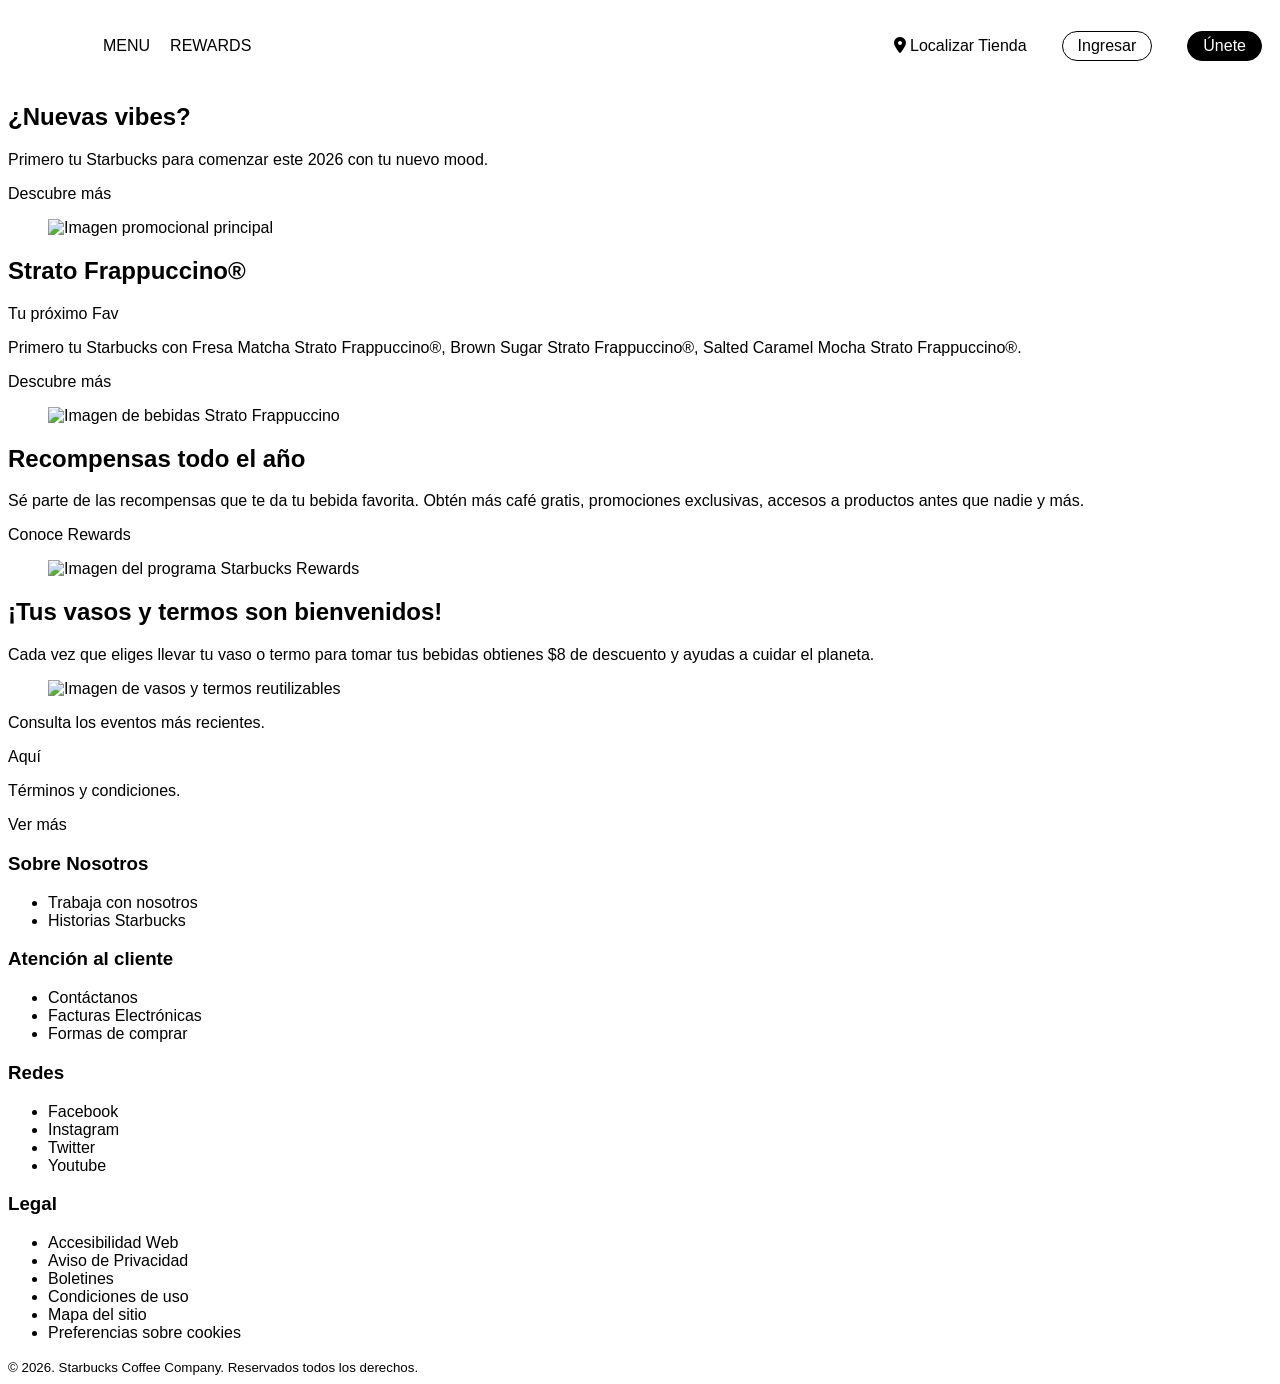
==== index.html @ dd879da7 "NavBar Finished" ====
<!doctype html>
<html lang="es-MX">
  <head>
    <meta charset="UTF-8" />
    <meta name="viewport" content="width=device-width, initial-scale=1.0" />
    <title>Starbucks México (Clone) - Estructura</title>
    <link rel="stylesheet" href="styles.css" />
    <link rel="stylesheet" href="https://cdnjs.cloudflare.com/ajax/libs/font-awesome/6.5.0/css/all.min.css">

    <!--
      Referencia de colores (como guía):
      - Verde Starbucks (brand): #006241 (Pantone 3425 C suele citarse en recursos de marca) :contentReference[oaicite:2]{index=2}
      - Alternativa muy usada en paletas: #00704A :contentReference[oaicite:3]{index=3}
      - Blanco: #FFFFFF | Negro: #000000 :contentReference[oaicite:4]{index=4}
    -->
  </head>

  <body>
    <!-- HEADER / NAV -->
    <header class="site-header">
      <div class="header-inner">
        <!-- Logo -->
        <a class="brand" href="/" aria-label="Starbucks México - Inicio">
          <!-- Puedes reemplazar por SVG/IMG -->
          <span class="brand-mark"> Logotipo</span>
        </a>

        <!-- Nav principal -->
        <nav class="primary-nav" aria-label="Navegación principal">
          <ul class="nav-list">
            <li class="nav-item"><a href="#menu">MENU</a></li>
            <li class="nav-item"><a href="https://rewards.starbucks.mx/">REWARDS</a></li>
          </ul>
        </nav>

        <!-- Acciones (lado derecho) -->
        <div class="header-actions" aria-label="Acciones de usuario">
          <a href="#store-locator"> <i class="fa-solid fa-location-dot"></i> Localizar Tienda</a>
          <a href="https://rewards.starbucks.mx/">Ingresar</a>
          <a href="https://rewards.starbucks.mx/">Únete</a>
        </div>

        <!-- Botón menú móvil (si lo quieres implementar después) -->
        <button class="menu-toggle" type="button" aria-label="Abrir menú" aria-expanded="false">
          <span>☰</span>
        </button>
      </div>
    </header>

    <!-- MAIN -->
    <main id="main" class="site-main">
      <!-- SECCIÓN 1: Promo/Hero -->
      <section class="promo promo-hero" aria-labelledby="promo-hero-title">
        <div class="promo-content">
          <h2 id="promo-hero-title">¿Nuevas vibes?</h2>
          <p>Primero tu Starbucks para comenzar este 2026 con tu nuevo mood.</p>
          <a class="promo-cta" href="#">Descubre más</a>
        </div>

        <!-- Imagen del hero (placeholder) -->
        <figure class="promo-media">
          <img src="https://via.placeholder.com/1200x700" alt="Imagen promocional principal" />
        </figure>
      </section>

      <!-- SECCIÓN 2: Promo producto -->
      <section class="promo promo-product" aria-labelledby="promo-product-title">
        <div class="promo-content">
          <h2 id="promo-product-title">Strato Frappuccino®</h2>
          <p>Tu próximo Fav</p>
          <p>
            Primero tu Starbucks con Fresa Matcha Strato Frappuccino®, Brown Sugar Strato Frappuccino®,
            Salted Caramel Mocha Strato Frappuccino®.
          </p>
          <a class="promo-cta" href="#">Descubre más</a>
        </div>

        <figure class="promo-media">
          <img src="https://via.placeholder.com/1200x700" alt="Imagen de bebidas Strato Frappuccino" />
        </figure>
      </section>

      <!-- SECCIÓN 3: Rewards -->
      <section class="promo promo-rewards" aria-labelledby="promo-rewards-title">
        <div class="promo-content">
          <h2 id="promo-rewards-title">Recompensas todo el año</h2>
          <p>
            Sé parte de las recompensas que te da tu bebida favorita. Obtén más café gratis, promociones exclusivas,
            accesos a productos antes que nadie y más.
          </p>
          <a class="promo-cta" href="https://rewards.starbucks.mx/">Conoce Rewards</a>
        </div>

        <figure class="promo-media">
          <img src="https://via.placeholder.com/1200x700" alt="Imagen del programa Starbucks Rewards" />
        </figure>
      </section>

      <!-- SECCIÓN 4: Sustentabilidad / vasos -->
      <section class="promo promo-cups" aria-labelledby="promo-cups-title">
        <div class="promo-content">
          <h2 id="promo-cups-title">¡Tus vasos y termos son bienvenidos!</h2>
          <p>
            Cada vez que eliges llevar tu vaso o termo para tomar tus bebidas obtienes $8 de descuento y ayudas a cuidar
            el planeta.
          </p>
        </div>

        <figure class="promo-media">
          <img src="https://via.placeholder.com/1200x700" alt="Imagen de vasos y termos reutilizables" />
        </figure>
      </section>

      <!-- SECCIÓN 5: Eventos + T&C (bloque simple) -->
      <section class="info-strip" aria-label="Información adicional">
        <p>Consulta los eventos más recientes.</p>
        <p><a href="#">Aquí</a></p>

        <p>Términos y condiciones.</p>
        <p><a href="#">Ver más</a></p>
      </section>
    </main>

    <!-- FOOTER -->
    <footer class="site-footer">
      <div class="footer-inner">
        <!-- Columnas -->
        <section class="footer-col" aria-label="Sobre Nosotros">
          <h3>Sobre Nosotros</h3>
          <ul>
            <li><a href="/seccion/trabaja-con-nosotros">Trabaja con nosotros</a></li>
            <li><a href="https://historias.starbucks.com/">Historias Starbucks</a></li>
          </ul>
        </section>

        <section class="footer-col" aria-label="Atención al cliente">
          <h3>Atención al cliente</h3>
          <ul>
            <li><a href="https://rewards.starbucks.mx/">Contáctanos</a></li>
            <li><a href="https://alsea.interfactura.com/">Facturas Electrónicas</a></li>
            <li><a href="/seccion/experiencia-starbucks">Formas de comprar</a></li>
          </ul>
        </section>

        <!-- Redes -->
        <section class="footer-col" aria-label="Redes sociales">
          <h3>Redes</h3>
          <ul>
            <li><a href="https://www.facebook.com/">Facebook</a></li>
            <li><a href="https://www.instagram.com/">Instagram</a></li>
            <li><a href="https://twitter.com/">Twitter</a></li>
            <li><a href="https://www.youtube.com/">Youtube</a></li>
          </ul>
        </section>

        <!-- Links legales -->
        <section class="footer-col" aria-label="Legal">
          <h3>Legal</h3>
          <ul>
            <li><a href="#">Accesibilidad Web</a></li>
            <li><a href="#">Aviso de Privacidad</a></li>
            <li><a href="#">Boletines</a></li>
            <li><a href="#">Condiciones de uso</a></li>
            <li><a href="#">Mapa del sitio</a></li>
            <li><a href="#">Preferencias sobre cookies</a></li>
          </ul>
        </section>
      </div>

      <div class="footer-bottom">
        <small>© 2026. Starbucks Coffee Company. Reservados todos los derechos.</small>
      </div>
    </footer>
  </body>
</html>
---- styles.css ----
:root {
    --primary-color: #32462f;
    --secondary-color: #d1d1aa;
    --starbucks-green: #00704a;
    --brown: #5f4633;
}

/* A cada elemento del tipo:*/
* {
    box-sizing: border-box;
    font-family: 'Franklin Gothic Medium', 'Arial Narrow', Arial, sans-serif;
}

a { 
    color: inherit;
    text-decoration: none;
}

body {
    font-family: Arial, Helvetica, sans-serif;
}

/*Navegación*/
.site-header{
    width: 100%;
    padding: 15px 10px 15px 10px;
    font-size: 1rem;
}

.header-inner {
    display: flex;
    flex-wrap: wrap;
    align-items: center;
    justify-content: flex-start;
    gap: 40px;
}

/*Logo*/
.brand-mark {
    display: inline-block;
    height: 45px;
    width: 45px;
    background-image: url("/img/logo.png");
    background-size: cover;
    background-position: center;
    color: transparent;
}

/*Lista */
.nav-list {
    list-style: none;
    display: flex;
    gap: 20px;
    margin: 0px;
    padding: 0px;
}

.nav-list li a:hover {
    border-bottom: 5px solid var(--starbucks-green);
    color: var(--starbucks-green);
    opacity: 0.8;
    padding-bottom: 12px;
}

/*Acciones*/
.header-actions {
    display: flex;
    gap: 35px;
    margin-left: auto;
    align-items: center;
}   

.header-actions a:hover {
    opacity: 0.8;
}

.header-actions a:last-child {
    border: 1px solid #000;
    padding: 5px 15px;
    border-radius: 20px;
    color:  #fff;
    background-color: #000;
}
.header-actions a:nth-last-child(2) {
    border: 1px solid #000;
    padding: 5px 15px;
    border-radius: 20px;
    color:  #000;
}
/*Mobil*/
.menu-toggle {
    display: none;
    background: none;
    border: none;
    font-size: 2rem;
    cursor: pointer;
    margin-left: auto;
}

@media (max-width: 368px) {
    .nav-list{
        display: none;
        flex-direction: column;
        gap: 10px;
        padding: 10px;
        border: 1px solid var(--secondary-color);
    }
    .header-actions {
        display: none;
        flex-direction: column;
        gap: 10px;
        padding: 10px;
    }
    .menu-toggle {
        display: block;        
    }

}
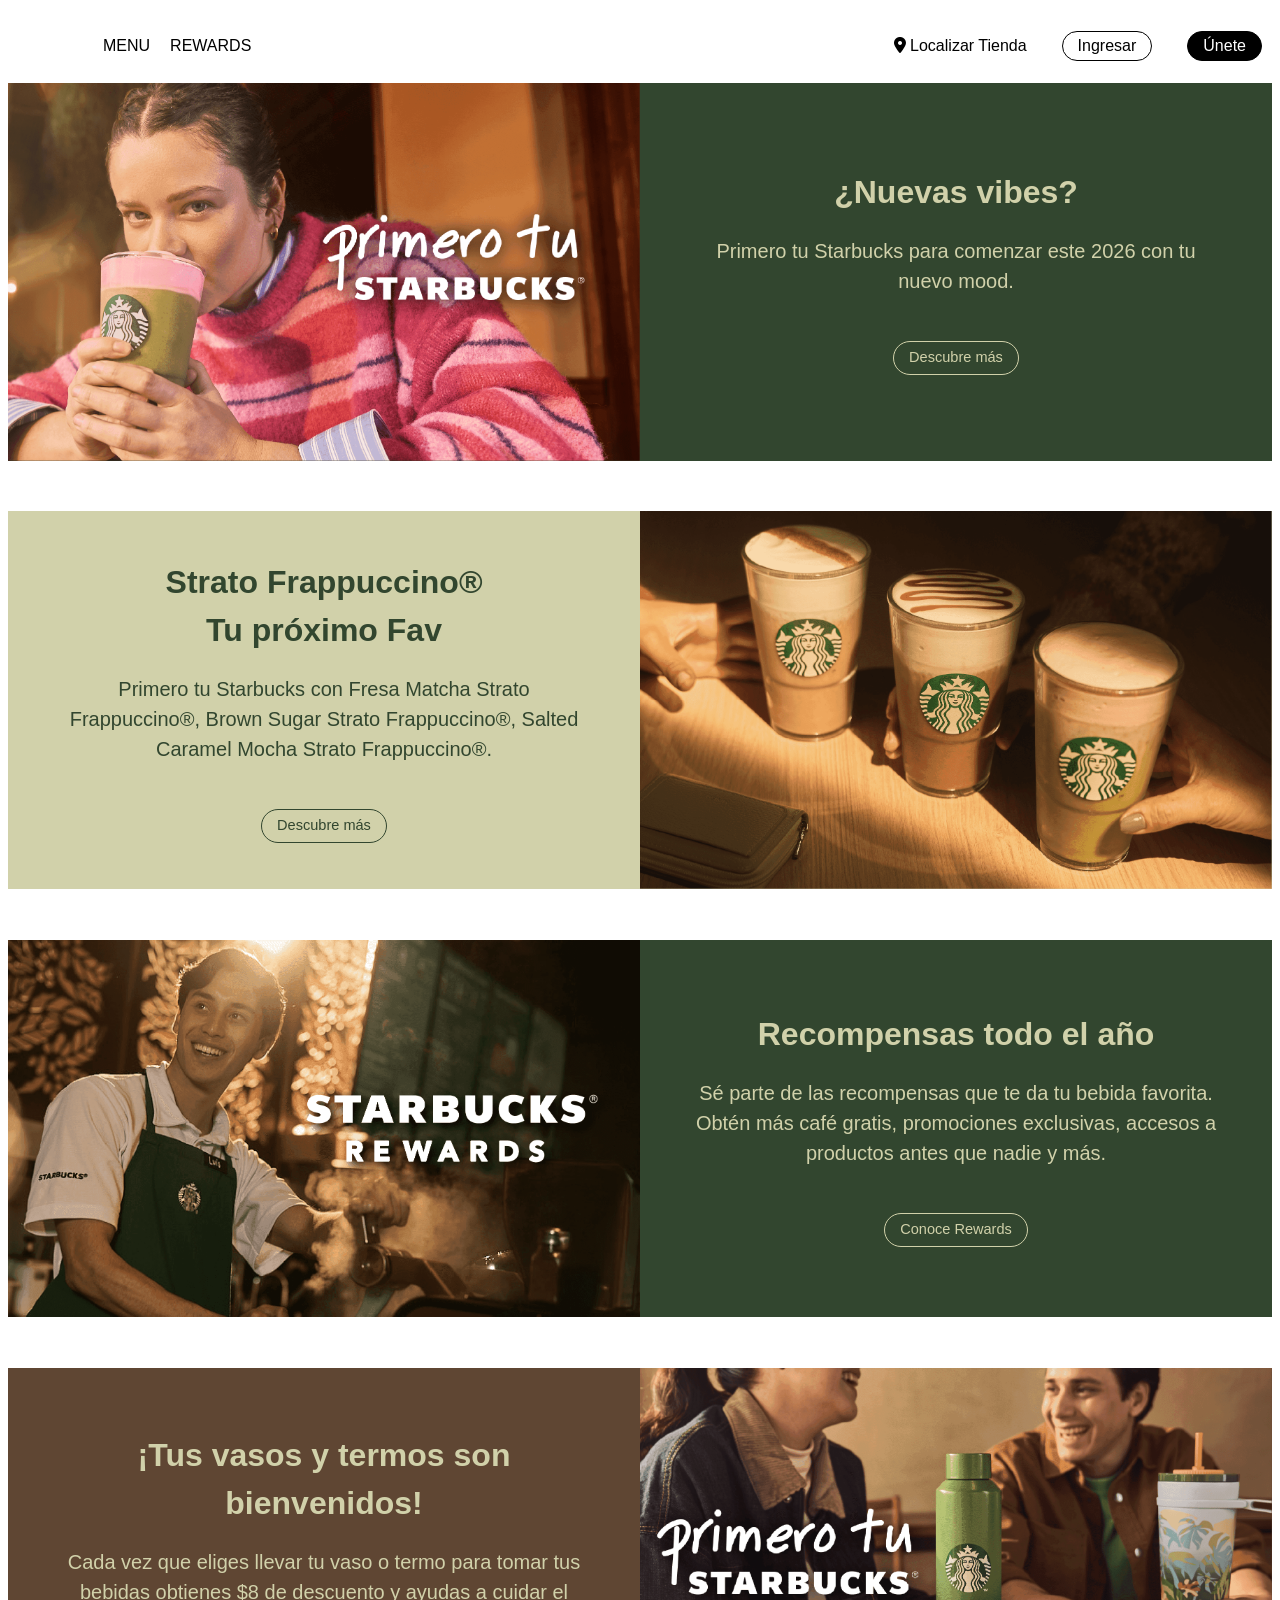
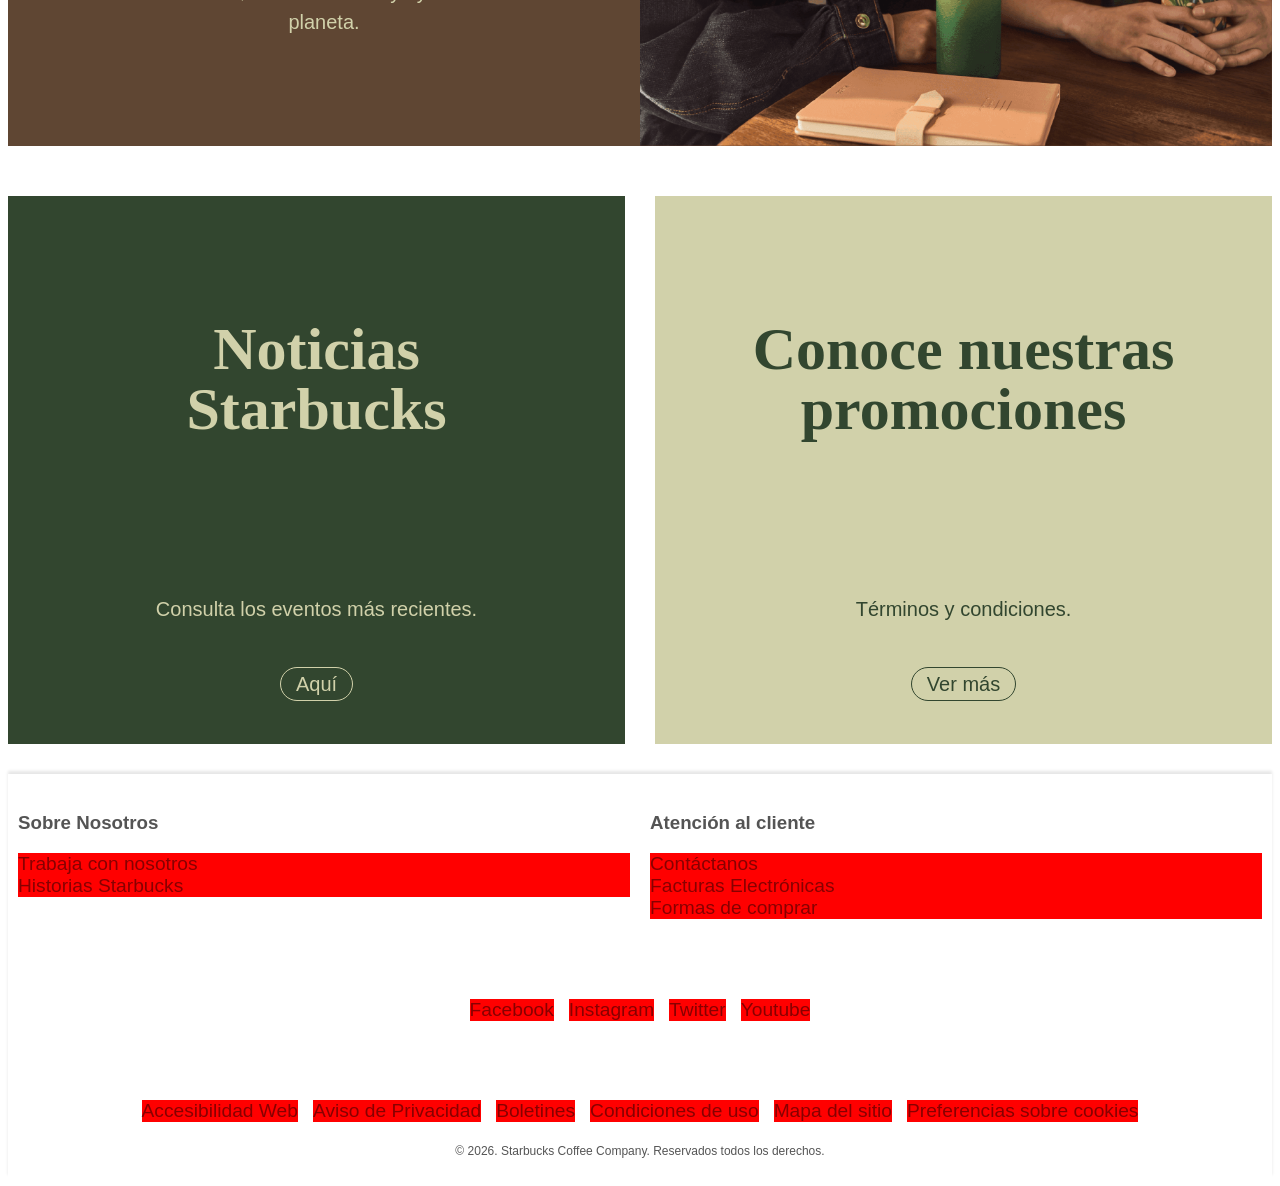
==== commit 849ed6ef: "Pre release" ====
--- a/index.html
+++ b/index.html
@@ -59,7 +59,7 @@
 
         <!-- Imagen del hero (placeholder) -->
         <figure class="promo-media">
-          <img src="https://via.placeholder.com/1200x700" alt="Imagen promocional principal" />
+          <img src="./img/hero.png" alt="Imagen promocional principal" />
         </figure>
       </section>
 
@@ -67,7 +67,7 @@
       <section class="promo promo-product" aria-labelledby="promo-product-title">
         <div class="promo-content">
           <h2 id="promo-product-title">Strato Frappuccino®</h2>
-          <p>Tu próximo Fav</p>
+          <h2>Tu próximo Fav</h2>
           <p>
             Primero tu Starbucks con Fresa Matcha Strato Frappuccino®, Brown Sugar Strato Frappuccino®,
             Salted Caramel Mocha Strato Frappuccino®.
@@ -76,7 +76,7 @@
         </div>
 
         <figure class="promo-media">
-          <img src="https://via.placeholder.com/1200x700" alt="Imagen de bebidas Strato Frappuccino" />
+          <img src="./img/products.png" alt="Imagen de bebidas Strato Frappuccino" />
         </figure>
       </section>
 
@@ -92,7 +92,7 @@
         </div>
 
         <figure class="promo-media">
-          <img src="https://via.placeholder.com/1200x700" alt="Imagen del programa Starbucks Rewards" />
+          <img src="./img/rewards.png" />
         </figure>
       </section>
 
@@ -107,17 +107,23 @@
         </div>
 
         <figure class="promo-media">
-          <img src="https://via.placeholder.com/1200x700" alt="Imagen de vasos y termos reutilizables" />
+          <img src="./img/more.png" />
         </figure>
       </section>
 
       <!-- SECCIÓN 5: Eventos + T&C (bloque simple) -->
       <section class="info-strip" aria-label="Información adicional">
-        <p>Consulta los eventos más recientes.</p>
-        <p><a href="#">Aquí</a></p>
-
-        <p>Términos y condiciones.</p>
-        <p><a href="#">Ver más</a></p>
+        <div class="card1">
+          <h2>Noticias Starbucks</h2>
+          <p>Consulta los eventos más recientes.</p>
+          <p><a href="#">Aquí</a></p>
+        </div>
+        
+        <div class="card2">
+          <h2>Conoce nuestras promociones</h2>
+          <p>Términos y condiciones.</p>
+          <p><a href="#">Ver más</a></p>
+        </div>
       </section>
     </main>
 
@@ -143,7 +149,7 @@
         </section>
 
         <!-- Redes -->
-        <section class="footer-col" aria-label="Redes sociales">
+        <section class="footer-social" aria-label="Redes sociales">
           <h3>Redes</h3>
           <ul>
             <li><a href="https://www.facebook.com/">Facebook</a></li>
@@ -154,7 +160,7 @@
         </section>
 
         <!-- Links legales -->
-        <section class="footer-col" aria-label="Legal">
+        <section class="footer-legal" aria-label="Legal">
           <h3>Legal</h3>
           <ul>
             <li><a href="#">Accesibilidad Web</a></li>
--- a/styles.css
+++ b/styles.css
@@ -40,7 +40,7 @@
     display: inline-block;
     height: 45px;
     width: 45px;
-    background-image: url("/img/logo.png");
+    background-image: url("./img/logo.png");
     background-size: cover;
     background-position: center;
     color: transparent;
@@ -97,7 +97,221 @@
     margin-left: auto;
 }
 
-@media (max-width: 368px) {
+
+/*Body*/
+.promo p{
+    font-family: Arial, Helvetica, sans-serif;
+    margin-bottom: 45px;
+    font-size: 20px;
+}
+
+.promo-media img {
+    width: 100%; 
+    height: auto; 
+    display: block;    
+    object-fit: cover;
+    max-height: 100%;
+    margin: 0;
+    padding: 0;
+}
+
+.promo-hero, .promo-rewards, .promo-product, .promo-cups{
+    display: grid;
+    line-height: 1.5;
+    grid-template-areas: 
+        "mediaL contentR";
+    grid-template-columns: 1fr 1fr;
+    align-items: center;
+    justify-items: start;
+    gap: 0;
+    min-height: 100px;
+    margin-bottom: 4%;
+    font-size: .91rem;
+}
+
+.promo-content a {
+    display: inline-block;
+    width: fit-content;
+    align-self: center;
+    border: 1px solid var(--secondary-color);
+    padding: 5px 15px;
+    border-radius: 20px;
+}
+
+.promo-product a{
+    border: 1px solid var(--primary-color);
+    color: var(--primary-color);
+}
+.promo-content, .promo-media {
+    margin: 0;
+    padding: 0;
+    width: 100%;
+    height: 100%;
+    display: flex;
+    flex-direction: column;
+    justify-content: center;
+}
+.promo-content {
+    padding: 20px 50px;
+}
+
+.promo-hero .promo-content, .promo-rewards .promo-content {
+    grid-area: contentR;
+    color: var(--secondary-color);
+    background-color: var(--primary-color);
+    text-align: center;
+}
+.promo-hero .promo-media, .promo-rewards .promo-media {
+    grid-area: mediaL;
+    justify-self: start;
+    justify-content: center;
+}
+.promo-product .promo-media, .promo-cups .promo-media{
+    grid-area: contentR;
+    justify-self: end;
+    justify-content: center;
+}
+
+.promo-product .promo-content{
+    grid-area: mediaL;
+    background-color: var(--secondary-color);
+    color: var(--primary-color);
+    text-align: center;
+}
+
+.promo-cups .promo-content{
+    grid-area: mediaL;
+    background-color: var(--brown);
+    color: var(--secondary-color);
+    text-align: center;
+}
+
+.promo-hero, .promo-rewards {
+    background-color: var(--primary-color);
+}
+
+.promo-product {
+    background-color: var(--secondary-color);
+}
+.promo-cups {
+    background-color: var(--brown);
+}
+
+.promo h2{
+    font-size: xx-large;
+    margin-bottom: 0;
+    margin-top: 0;
+}
+
+/*Cards*/
+.info-strip {
+    display: grid;
+    line-height: 1.5;
+    grid-template-areas: 
+        "left right";
+    grid-template-columns: 1fr 1fr;
+    align-items: stretch;
+    font-size: .91rem;
+    gap: 30px;
+    margin-bottom: 30px;
+}
+
+.info-strip .card1 {
+    grid-area: left;
+    text-align: center;
+    background-color: var(--primary-color);
+    color: var(--secondary-color);
+}
+
+.info-strip .card2 {
+    grid-area: right;
+    text-align: center;
+    background-color: var(--secondary-color);
+    color: var(--primary-color);
+}
+
+.card1 a{
+    display: inline;
+    border: 1px solid var(--secondary-color);
+    padding: 5px 15px;
+    border-radius: 20px;
+}
+
+.card2 a{
+    display: inline;
+    border: 1px solid var(--primary-color);
+    padding: 5px 15px;
+    border-radius: 20px;
+}
+
+.info-strip h2 {
+    font-family: 'Times new roman', Times, serif;
+    font-size: 60px;
+    padding: 0 80px;
+    line-height: 1;
+    margin-bottom: 25%;
+    margin-top: 20%;
+}
+
+.info-strip p {
+    font-family: Arial, Helvetica, sans-serif;
+    margin-bottom: 45px;
+    font-size: 20px;
+}
+
+/*Footer */
+.site-footer {
+    box-shadow: 0 -3px 3px rgba(0,0,0, 0.1);
+    padding: 20px 10px;
+    color: rgba(0,0,0, 0.67);
+}
+
+.footer-inner {
+    display: grid;
+    grid-template-columns: 1fr 1fr;
+    align-items: start;
+    gap: 20px;
+}
+
+.footer-inner li {
+    color: rgba(0,0,0, 0.47);
+    font-family: 'Times new roman', Times, serif;
+    font-weight: 10;
+    font-size: 1.2em;
+    background-color: red;
+}
+
+.footer-social, .footer-legal {
+    grid-column: 1/-1;
+}
+
+.site-footer ul {
+    list-style: none;
+    padding: 0;
+    margin: 0;
+    gap: 15px;
+}
+
+.footer-legal h3, .footer-social h3 {
+    color: transparent;
+}
+
+.footer-legal ul, .footer-social ul {
+    display: flex;
+    gap: 15px;
+    align-items: center;
+    justify-content: center;
+}
+
+.footer-bottom {
+    text-align: center;
+    margin-top: 20px;
+    font-size: 0.9rem;
+    color: rgba(0,0,0, 0.67);
+}
+
+/*Responsive*/
+@media (max-width: 768px) {
     .nav-list{
         display: none;
         flex-direction: column;
@@ -114,5 +328,40 @@
     .menu-toggle {
         display: block;        
     }
-
+    .promo-hero, .promo-rewards, .promo-product, .promo-cups{
+        display: grid;
+        line-height: 1.5;
+        grid-template-areas: 
+            "mediaL" 
+            "contentR";
+        grid-template-columns: 1fr;
+        grid-template-rows: auto auto;
+        gap: 10px;
+        align-items: center;
+        margin-bottom: 4%;
+    }
+    .promo-cups .promo-content, .promo-product .promo-content {
+        grid-area: contentR;
+    }
+    .promo-cups .promo-media, .promo-product .promo-media {
+        grid-area: mediaL;
+    }
+    .info-strip {
+        display: grid;
+        line-height: 1.5;
+        grid-template-areas: 
+            "left" 
+            "right";
+        grid-template-columns: 1fr;
+        grid-template-rows: auto auto;
+        gap: 10px;
+    }
+
+    .footer-inner {
+        grid-template-columns: 1fr;
+    }
+    .footer-social,
+    .footer-legal {
+        grid-column: auto;
+    }
 }
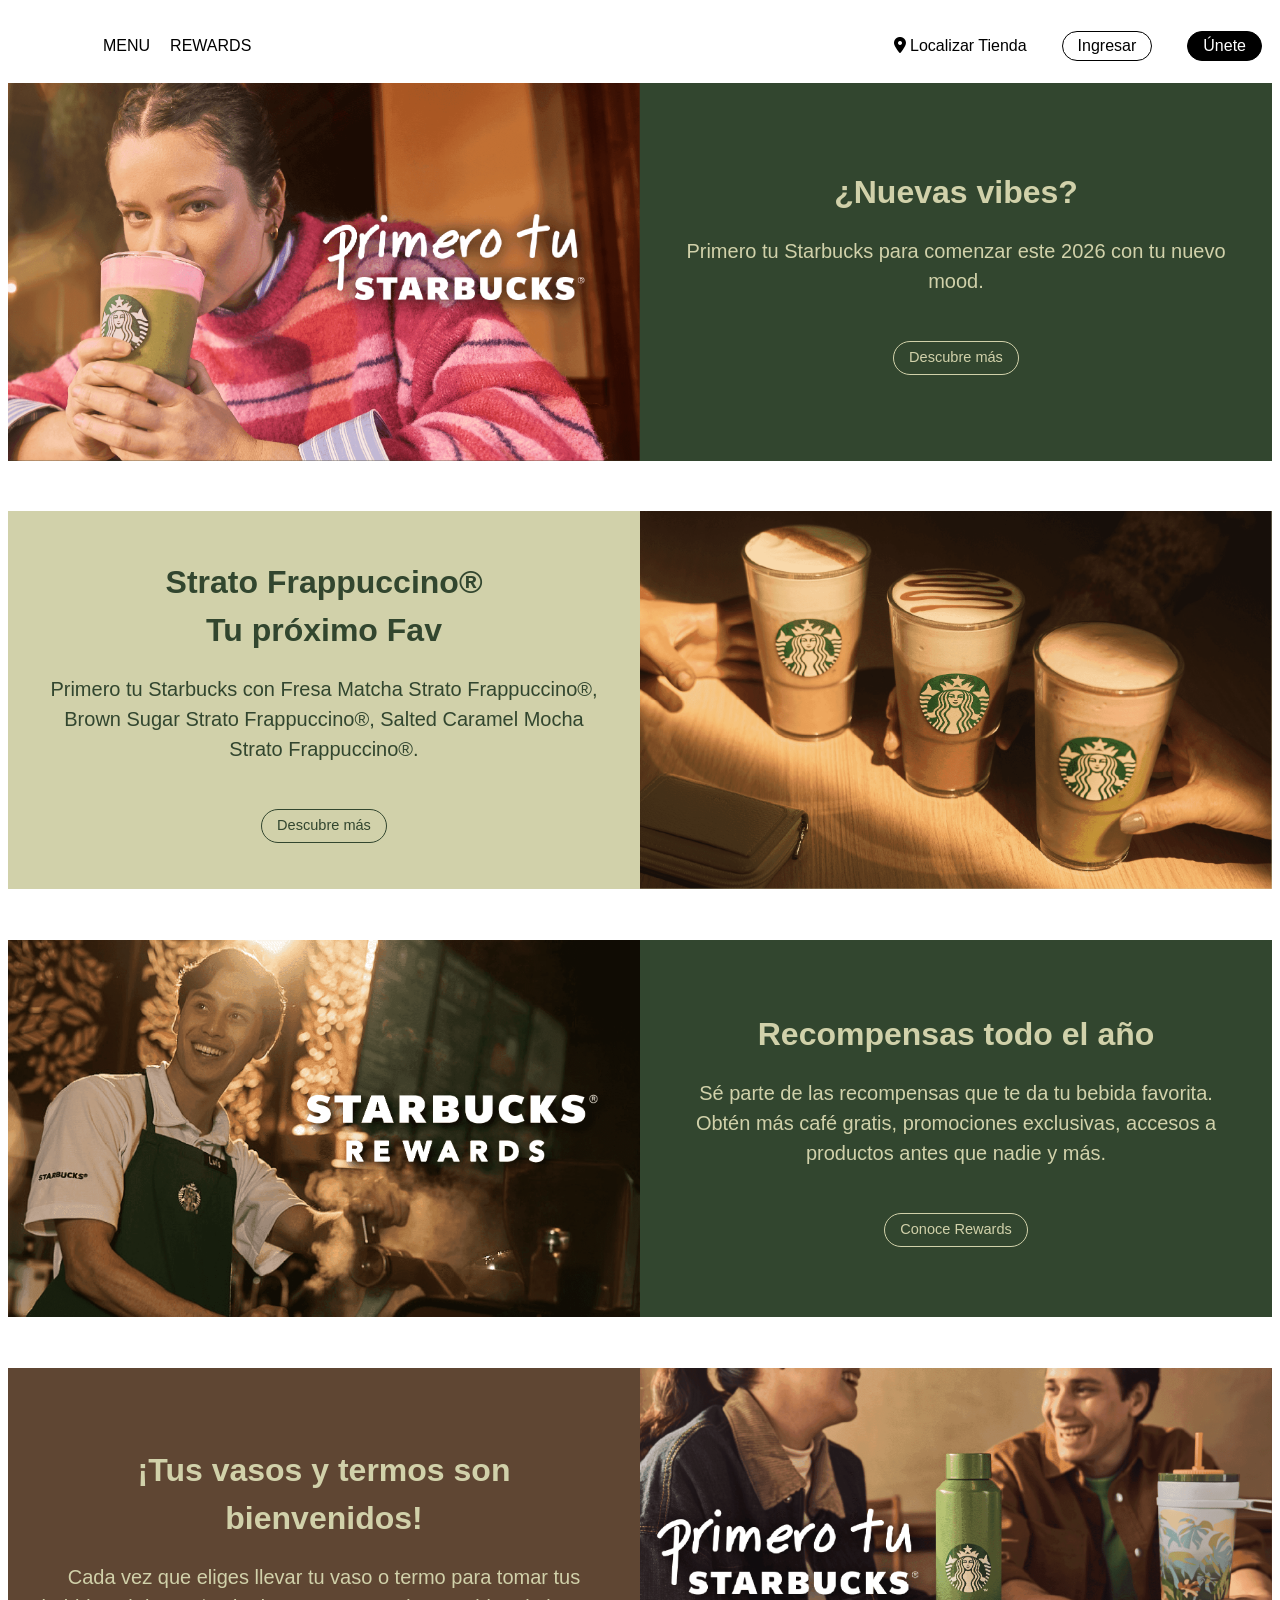
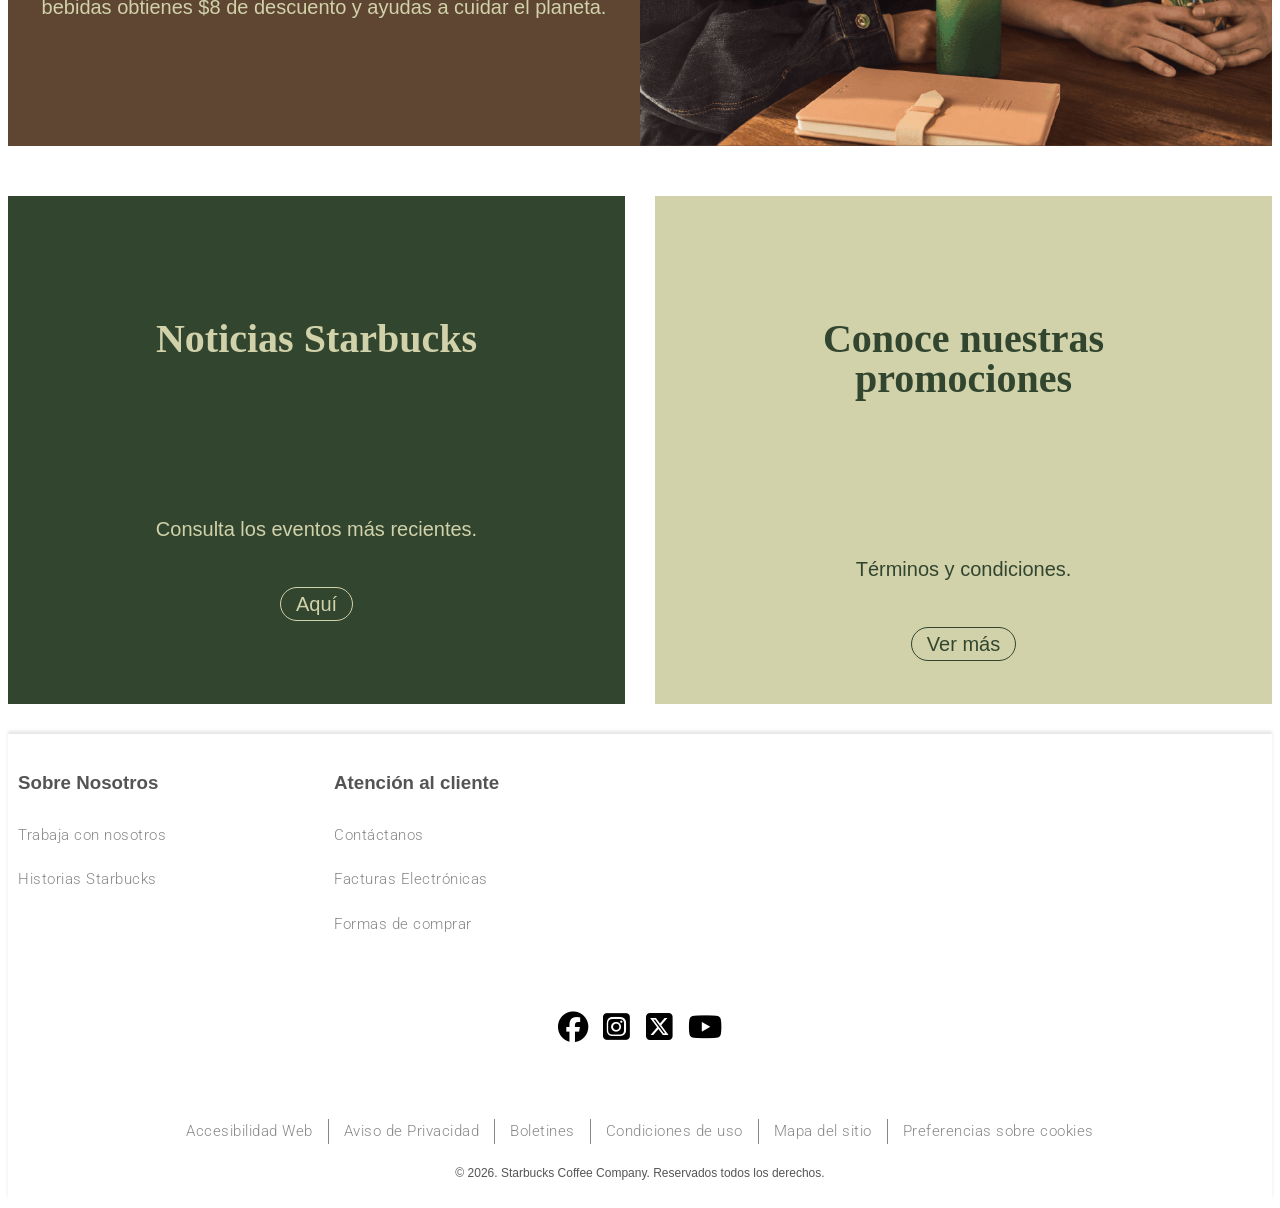
==== commit 585f2515: "Page finished" ====
--- a/index.html
+++ b/index.html
@@ -6,6 +6,7 @@
     <title>Starbucks México (Clone) - Estructura</title>
     <link rel="stylesheet" href="styles.css" />
     <link rel="stylesheet" href="https://cdnjs.cloudflare.com/ajax/libs/font-awesome/6.5.0/css/all.min.css">
+    <link href="https://fonts.googleapis.com/css2?family=Roboto:wght@300;400;700&display=swap" rel="stylesheet">
 
     <!--
       Referencia de colores (como guía):
@@ -152,10 +153,10 @@
         <section class="footer-social" aria-label="Redes sociales">
           <h3>Redes</h3>
           <ul>
-            <li><a href="https://www.facebook.com/">Facebook</a></li>
-            <li><a href="https://www.instagram.com/">Instagram</a></li>
-            <li><a href="https://twitter.com/">Twitter</a></li>
-            <li><a href="https://www.youtube.com/">Youtube</a></li>
+            <li><a href="https://www.facebook.com/"> <i class="fa-brands fa-facebook fa-2xl" style="color: rgb(0, 0, 0);"></i></a></li>
+            <li><a href="https://www.instagram.com/"><i class="fa-brands fa-square-instagram fa-2xl" style="color: rgb(0, 0, 0);"></i></a></li>
+            <li><a href="https://twitter.com/"><i class="fa-brands fa-square-x-twitter fa-2xl" style="color: rgb(0, 0, 0);"></i></a></li>
+            <li><a href="https://www.youtube.com/"><i class="fa-brands fa-youtube fa-2xl" style="color: rgb(0, 0, 0);"></i></a></li>
           </ul>
         </section>
 
--- a/styles.css
+++ b/styles.css
@@ -8,7 +8,6 @@
 /* A cada elemento del tipo:*/
 * {
     box-sizing: border-box;
-    font-family: 'Franklin Gothic Medium', 'Arial Narrow', Arial, sans-serif;
 }
 
 a { 
@@ -25,6 +24,7 @@
     width: 100%;
     padding: 15px 10px 15px 10px;
     font-size: 1rem;
+    font-family: 'Franklin Gothic Medium', 'Arial Narrow', Arial, sans-serif;
 }
 
 .header-inner {
@@ -152,7 +152,7 @@
     justify-content: center;
 }
 .promo-content {
-    padding: 20px 50px;
+    padding: 20px 30px;
 }
 
 .promo-hero .promo-content, .promo-rewards .promo-content {
@@ -246,7 +246,7 @@
 
 .info-strip h2 {
     font-family: 'Times new roman', Times, serif;
-    font-size: 60px;
+    font-size: 40px;
     padding: 0 80px;
     line-height: 1;
     margin-bottom: 25%;
@@ -268,21 +268,38 @@
 
 .footer-inner {
     display: grid;
-    grid-template-columns: 1fr 1fr;
+    grid-template-columns: repeat(4,1fr);
     align-items: start;
     gap: 20px;
 }
 
+.footer-inner > .footer-col:nth-of-type(1),
+.footer-inner > .footer-col:nth-of-type(2) {
+    grid-column: span 1; 
+}
+
 .footer-inner li {
     color: rgba(0,0,0, 0.47);
-    font-family: 'Times new roman', Times, serif;
-    font-weight: 10;
-    font-size: 1.2em;
-    background-color: red;
+    font-family: "roboto", "sans-serif";
+    font-weight: 300;
+    font-size: 0.95rem;
+    letter-spacing: 0.5px;
+    line-height: 1.6;
 }
 
 .footer-social, .footer-legal {
     grid-column: 1/-1;
+}
+
+.footer-legal li {
+    align-items: flex-start;
+    white-space: nowrap;
+    box-sizing: border-box;
+}
+
+.footer-legal li:not(:last-child) {
+    padding-right: 15px;
+    border-right: 1px solid rgba(0,0,0, 0.47); 
 }
 
 .site-footer ul {
@@ -290,6 +307,7 @@
     padding: 0;
     margin: 0;
     gap: 15px;
+    flex-wrap: wrap;
 }
 
 .footer-legal h3, .footer-social h3 {
@@ -308,6 +326,19 @@
     margin-top: 20px;
     font-size: 0.9rem;
     color: rgba(0,0,0, 0.67);
+}
+
+.footer-col {
+    display: flex;
+    flex-direction: column;
+    gap: 10px;
+    text-align: left;
+}
+
+.footer-col ul {
+    display: flex;
+    flex-direction: column;
+    gap: 20px;
 }
 
 /*Responsive*/
@@ -364,4 +395,7 @@
     .footer-legal {
         grid-column: auto;
     }
+    .footer-col li{
+        display: none;
+    }
 }
